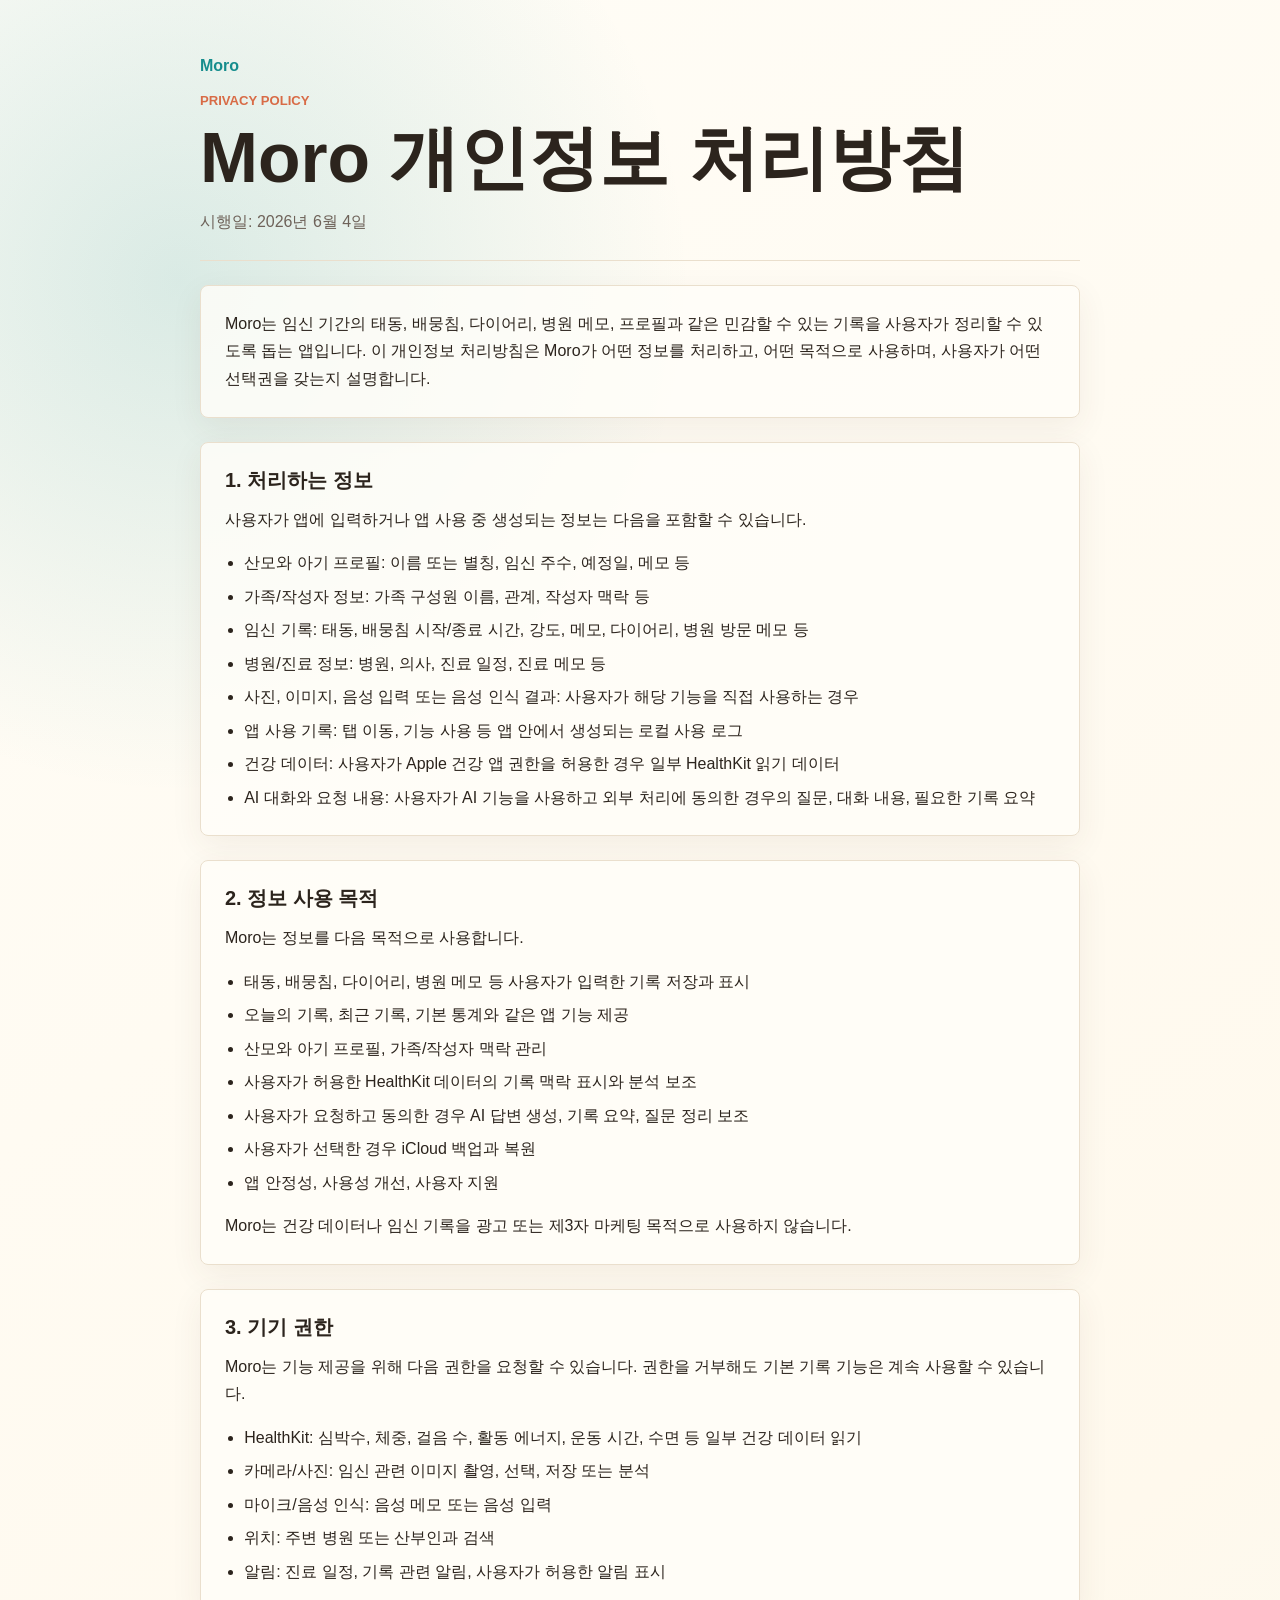
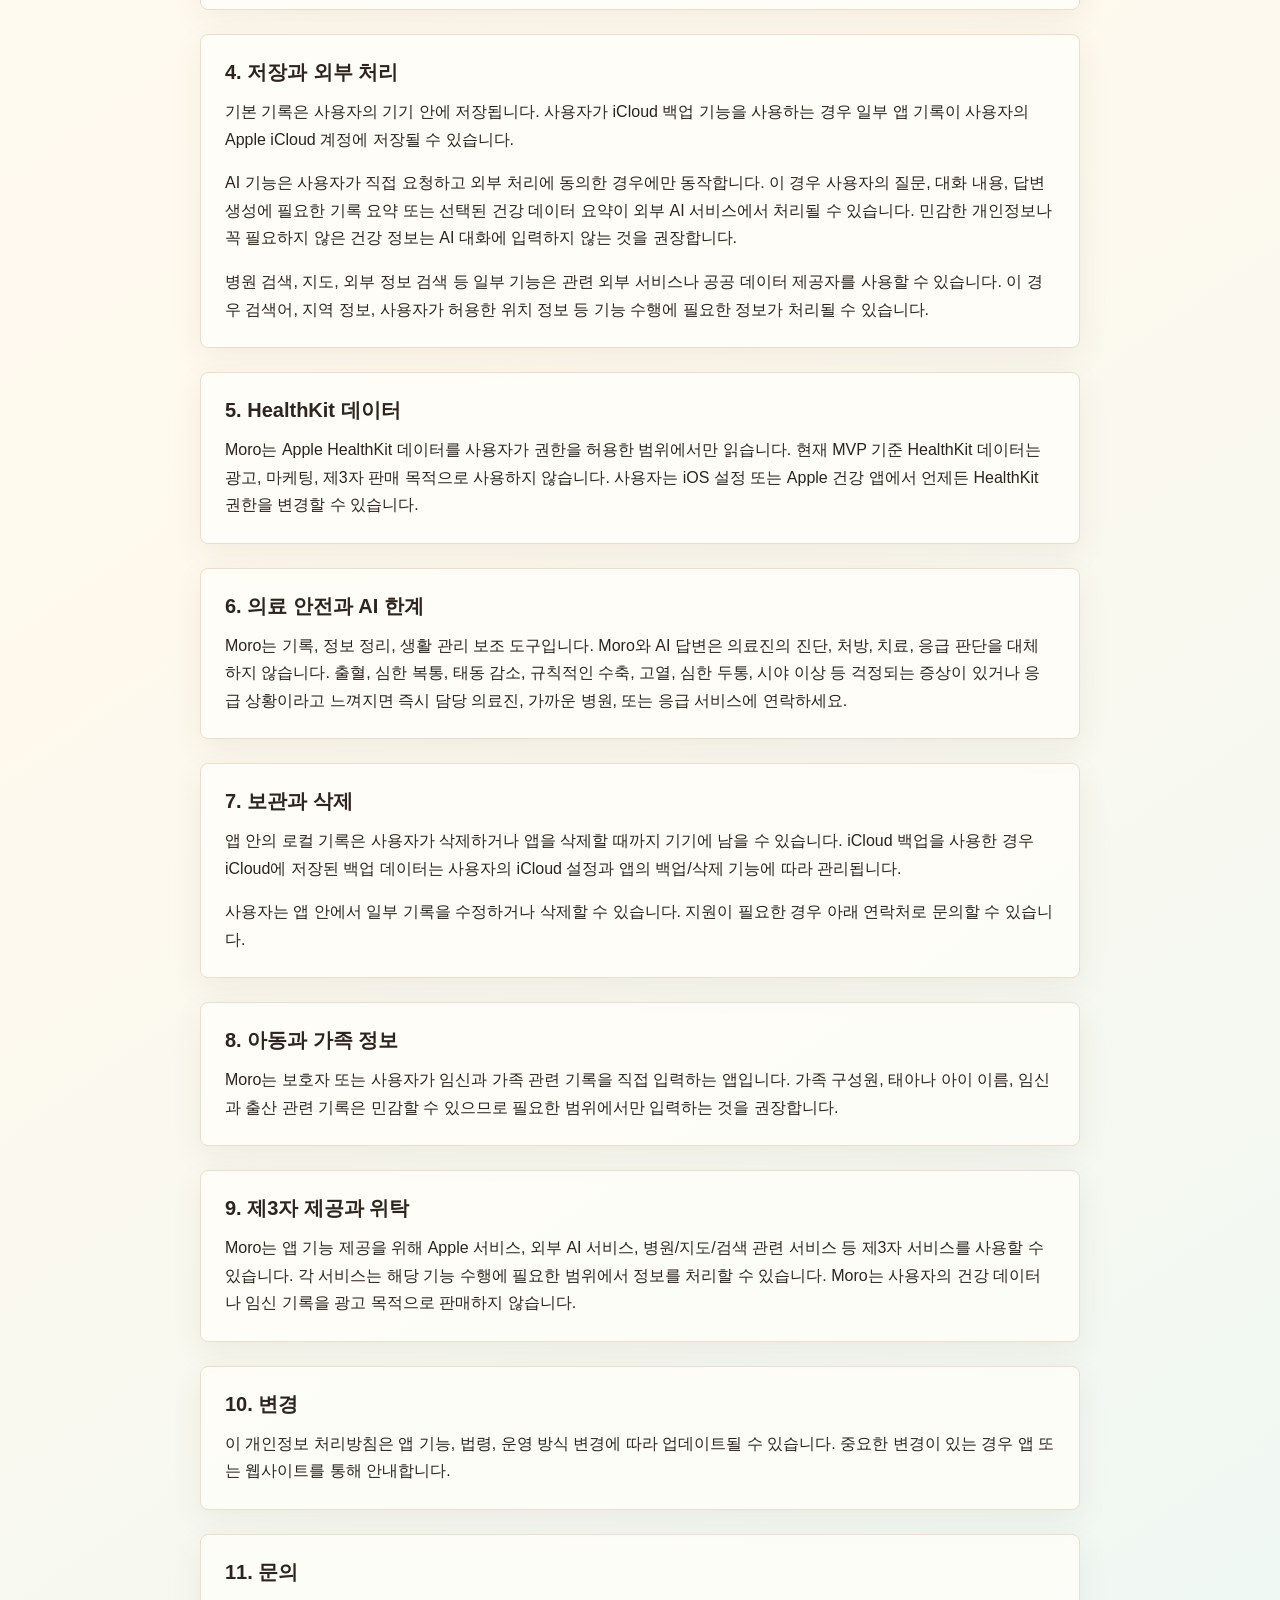
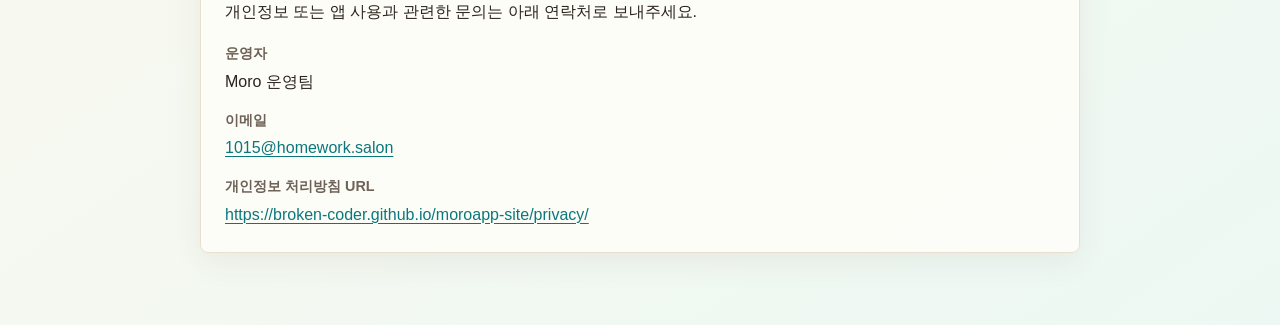
==== privacy/index.html @ 3d4dd3b7 "Add MoroApp public support pages" ====
<!doctype html>
<html lang="ko">
  <head>
    <meta charset="utf-8" />
    <meta name="viewport" content="width=device-width, initial-scale=1" />
    <title>Moro 개인정보 처리방침</title>
    <meta
      name="description"
      content="Moro 개인정보 처리방침. 임신 기록 앱 Moro가 처리하는 정보, 권한, 저장, 외부 처리와 문의 방법을 안내합니다."
    />
    <link rel="stylesheet" href="../styles.css" />
    <link rel="icon" href="../assets/icon.png" />
    <link rel="apple-touch-icon" href="../assets/icon.png" />
  </head>
  <body>
    <main class="page shell document">
      <header class="doc-header">
        <a class="back-link" href="../">Moro</a>
        <p class="eyebrow">Privacy Policy</p>
        <h1>Moro 개인정보 처리방침</h1>
        <p class="updated">시행일: 2026년 6월 4일</p>
      </header>

      <section>
        <p>
          Moro는 임신 기간의 태동, 배뭉침, 다이어리, 병원 메모, 프로필과
          같은 민감할 수 있는 기록을 사용자가 정리할 수 있도록 돕는 앱입니다.
          이 개인정보 처리방침은 Moro가 어떤 정보를 처리하고, 어떤 목적으로
          사용하며, 사용자가 어떤 선택권을 갖는지 설명합니다.
        </p>
      </section>

      <section>
        <h2>1. 처리하는 정보</h2>
        <p>사용자가 앱에 입력하거나 앱 사용 중 생성되는 정보는 다음을 포함할 수 있습니다.</p>
        <ul>
          <li>산모와 아기 프로필: 이름 또는 별칭, 임신 주수, 예정일, 메모 등</li>
          <li>가족/작성자 정보: 가족 구성원 이름, 관계, 작성자 맥락 등</li>
          <li>임신 기록: 태동, 배뭉침 시작/종료 시간, 강도, 메모, 다이어리, 병원 방문 메모 등</li>
          <li>병원/진료 정보: 병원, 의사, 진료 일정, 진료 메모 등</li>
          <li>사진, 이미지, 음성 입력 또는 음성 인식 결과: 사용자가 해당 기능을 직접 사용하는 경우</li>
          <li>앱 사용 기록: 탭 이동, 기능 사용 등 앱 안에서 생성되는 로컬 사용 로그</li>
          <li>건강 데이터: 사용자가 Apple 건강 앱 권한을 허용한 경우 일부 HealthKit 읽기 데이터</li>
          <li>AI 대화와 요청 내용: 사용자가 AI 기능을 사용하고 외부 처리에 동의한 경우의 질문, 대화 내용, 필요한 기록 요약</li>
        </ul>
      </section>

      <section>
        <h2>2. 정보 사용 목적</h2>
        <p>Moro는 정보를 다음 목적으로 사용합니다.</p>
        <ul>
          <li>태동, 배뭉침, 다이어리, 병원 메모 등 사용자가 입력한 기록 저장과 표시</li>
          <li>오늘의 기록, 최근 기록, 기본 통계와 같은 앱 기능 제공</li>
          <li>산모와 아기 프로필, 가족/작성자 맥락 관리</li>
          <li>사용자가 허용한 HealthKit 데이터의 기록 맥락 표시와 분석 보조</li>
          <li>사용자가 요청하고 동의한 경우 AI 답변 생성, 기록 요약, 질문 정리 보조</li>
          <li>사용자가 선택한 경우 iCloud 백업과 복원</li>
          <li>앱 안정성, 사용성 개선, 사용자 지원</li>
        </ul>
        <p>Moro는 건강 데이터나 임신 기록을 광고 또는 제3자 마케팅 목적으로 사용하지 않습니다.</p>
      </section>

      <section>
        <h2>3. 기기 권한</h2>
        <p>Moro는 기능 제공을 위해 다음 권한을 요청할 수 있습니다. 권한을 거부해도 기본 기록 기능은 계속 사용할 수 있습니다.</p>
        <ul>
          <li>HealthKit: 심박수, 체중, 걸음 수, 활동 에너지, 운동 시간, 수면 등 일부 건강 데이터 읽기</li>
          <li>카메라/사진: 임신 관련 이미지 촬영, 선택, 저장 또는 분석</li>
          <li>마이크/음성 인식: 음성 메모 또는 음성 입력</li>
          <li>위치: 주변 병원 또는 산부인과 검색</li>
          <li>알림: 진료 일정, 기록 관련 알림, 사용자가 허용한 알림 표시</li>
        </ul>
      </section>

      <section>
        <h2>4. 저장과 외부 처리</h2>
        <p>
          기본 기록은 사용자의 기기 안에 저장됩니다. 사용자가 iCloud 백업 기능을
          사용하는 경우 일부 앱 기록이 사용자의 Apple iCloud 계정에 저장될 수 있습니다.
        </p>
        <p>
          AI 기능은 사용자가 직접 요청하고 외부 처리에 동의한 경우에만 동작합니다.
          이 경우 사용자의 질문, 대화 내용, 답변 생성에 필요한 기록 요약 또는
          선택된 건강 데이터 요약이 외부 AI 서비스에서 처리될 수 있습니다.
          민감한 개인정보나 꼭 필요하지 않은 건강 정보는 AI 대화에 입력하지 않는 것을 권장합니다.
        </p>
        <p>
          병원 검색, 지도, 외부 정보 검색 등 일부 기능은 관련 외부 서비스나
          공공 데이터 제공자를 사용할 수 있습니다. 이 경우 검색어, 지역 정보,
          사용자가 허용한 위치 정보 등 기능 수행에 필요한 정보가 처리될 수 있습니다.
        </p>
      </section>

      <section>
        <h2>5. HealthKit 데이터</h2>
        <p>
          Moro는 Apple HealthKit 데이터를 사용자가 권한을 허용한 범위에서만 읽습니다.
          현재 MVP 기준 HealthKit 데이터는 광고, 마케팅, 제3자 판매 목적으로 사용하지 않습니다.
          사용자는 iOS 설정 또는 Apple 건강 앱에서 언제든 HealthKit 권한을 변경할 수 있습니다.
        </p>
      </section>

      <section>
        <h2>6. 의료 안전과 AI 한계</h2>
        <p>
          Moro는 기록, 정보 정리, 생활 관리 보조 도구입니다. Moro와 AI 답변은
          의료진의 진단, 처방, 치료, 응급 판단을 대체하지 않습니다. 출혈,
          심한 복통, 태동 감소, 규칙적인 수축, 고열, 심한 두통, 시야 이상 등
          걱정되는 증상이 있거나 응급 상황이라고 느껴지면 즉시 담당 의료진,
          가까운 병원, 또는 응급 서비스에 연락하세요.
        </p>
      </section>

      <section>
        <h2>7. 보관과 삭제</h2>
        <p>
          앱 안의 로컬 기록은 사용자가 삭제하거나 앱을 삭제할 때까지 기기에
          남을 수 있습니다. iCloud 백업을 사용한 경우 iCloud에 저장된 백업
          데이터는 사용자의 iCloud 설정과 앱의 백업/삭제 기능에 따라 관리됩니다.
        </p>
        <p>사용자는 앱 안에서 일부 기록을 수정하거나 삭제할 수 있습니다. 지원이 필요한 경우 아래 연락처로 문의할 수 있습니다.</p>
      </section>

      <section>
        <h2>8. 아동과 가족 정보</h2>
        <p>
          Moro는 보호자 또는 사용자가 임신과 가족 관련 기록을 직접 입력하는 앱입니다.
          가족 구성원, 태아나 아이 이름, 임신과 출산 관련 기록은 민감할 수 있으므로
          필요한 범위에서만 입력하는 것을 권장합니다.
        </p>
      </section>

      <section>
        <h2>9. 제3자 제공과 위탁</h2>
        <p>
          Moro는 앱 기능 제공을 위해 Apple 서비스, 외부 AI 서비스, 병원/지도/검색
          관련 서비스 등 제3자 서비스를 사용할 수 있습니다. 각 서비스는 해당 기능
          수행에 필요한 범위에서 정보를 처리할 수 있습니다. Moro는 사용자의 건강
          데이터나 임신 기록을 광고 목적으로 판매하지 않습니다.
        </p>
      </section>

      <section>
        <h2>10. 변경</h2>
        <p>
          이 개인정보 처리방침은 앱 기능, 법령, 운영 방식 변경에 따라 업데이트될 수 있습니다.
          중요한 변경이 있는 경우 앱 또는 웹사이트를 통해 안내합니다.
        </p>
      </section>

      <section>
        <h2>11. 문의</h2>
        <p>개인정보 또는 앱 사용과 관련한 문의는 아래 연락처로 보내주세요.</p>
        <dl class="contact-list">
          <div>
            <dt>운영자</dt>
            <dd>Moro 운영팀</dd>
          </div>
          <div>
            <dt>이메일</dt>
            <dd><a href="mailto:1015@homework.salon">1015@homework.salon</a></dd>
          </div>
          <div>
            <dt>개인정보 처리방침 URL</dt>
            <dd>
              <a href="https://broken-coder.github.io/moroapp-site/privacy/">
                https://broken-coder.github.io/moroapp-site/privacy/
              </a>
            </dd>
          </div>
        </dl>
      </section>
    </main>
  </body>
</html>
---- styles.css ----
:root {
  color-scheme: light;
  --bg: #fff9ed;
  --paper: #fffef9;
  --ink: #2c241d;
  --muted: #6e6259;
  --line: #eadfcd;
  --accent: #d86b46;
  --accent-2: #168d8d;
  --soft: #f8e8b6;
  --shadow: 0 18px 48px rgba(80, 62, 40, 0.12);
}

* {
  box-sizing: border-box;
}

body {
  margin: 0;
  min-height: 100vh;
  background:
    radial-gradient(circle at 14% 8%, rgba(22, 141, 141, 0.16), transparent 32rem),
    linear-gradient(145deg, #fffdf7 0%, var(--bg) 52%, #edf8f4 100%);
  color: var(--ink);
  font-family:
    -apple-system, BlinkMacSystemFont, "Apple SD Gothic Neo", "Noto Sans KR",
    "Segoe UI", sans-serif;
  line-height: 1.72;
}

a {
  color: #0b777d;
  text-decoration-thickness: 0.08em;
  text-underline-offset: 0.18em;
}

.shell {
  width: min(100% - 32px, 880px);
  margin: 0 auto;
}

.page {
  padding: 52px 0 72px;
}

.home {
  min-height: 100vh;
  display: grid;
  align-content: center;
  gap: 28px;
}

.intro,
.doc-header {
  display: grid;
  gap: 10px;
}

.app-icon {
  width: 112px;
  height: 112px;
  border-radius: 26px;
  box-shadow: var(--shadow);
}

.eyebrow {
  margin: 0;
  color: var(--accent);
  font-size: 0.82rem;
  font-weight: 800;
  letter-spacing: 0;
  text-transform: uppercase;
}

h1,
h2,
h3,
p {
  margin-block-start: 0;
}

h1 {
  margin-block-end: 4px;
  font-size: clamp(2.1rem, 7vw, 4.35rem);
  line-height: 1.04;
  letter-spacing: 0;
}

h2 {
  margin: 0 0 12px;
  font-size: 1.25rem;
  line-height: 1.35;
  letter-spacing: 0;
}

h3 {
  margin: 0 0 6px;
  font-size: 1.02rem;
  line-height: 1.4;
  letter-spacing: 0;
}

.lede {
  max-width: 700px;
  margin: 0;
  color: var(--muted);
  font-size: 1.16rem;
}

.lede.compact {
  font-size: 1rem;
}

.link-list {
  display: grid;
  gap: 12px;
}

.link-row {
  display: flex;
  min-height: 92px;
  align-items: center;
  justify-content: space-between;
  gap: 20px;
  padding: 18px 20px;
  border: 1px solid var(--line);
  border-radius: 8px;
  background: rgba(255, 254, 249, 0.76);
  color: var(--ink);
  text-decoration: none;
  box-shadow: 0 8px 24px rgba(80, 62, 40, 0.08);
}

.link-row strong,
.link-row small {
  display: block;
}

.link-row small {
  margin-top: 2px;
  color: var(--muted);
}

.document {
  display: grid;
  gap: 24px;
}

.doc-header {
  padding-bottom: 24px;
  border-bottom: 1px solid var(--line);
}

.back-link {
  width: fit-content;
  color: var(--accent-2);
  font-weight: 700;
  text-decoration: none;
}

.updated {
  margin: 0;
  color: var(--muted);
}

section {
  padding: 24px;
  border: 1px solid var(--line);
  border-radius: 8px;
  background: rgba(255, 254, 249, 0.82);
  box-shadow: 0 10px 32px rgba(80, 62, 40, 0.07);
}

section p:last-child,
section ul:last-child,
section dl:last-child,
.faq:last-child p {
  margin-bottom: 0;
}

ul {
  padding-left: 1.2rem;
}

li + li {
  margin-top: 6px;
}

.contact-list {
  display: grid;
  gap: 12px;
  margin: 0;
}

.contact-list div {
  display: grid;
  gap: 2px;
}

dt {
  color: var(--muted);
  font-size: 0.9rem;
  font-weight: 700;
}

dd {
  margin: 0;
  overflow-wrap: anywhere;
}

.email-link {
  font-size: 1.08rem;
  font-weight: 800;
}

.faq {
  padding: 18px 0;
  border-top: 1px solid var(--line);
}

.faq:first-of-type {
  padding-top: 0;
  border-top: 0;
}

.faq p {
  margin: 0;
}

@media (max-width: 640px) {
  .shell {
    width: min(100% - 24px, 880px);
  }

  .page {
    padding: 34px 0 52px;
  }

  .home {
    align-content: start;
  }

  .app-icon {
    width: 92px;
    height: 92px;
    border-radius: 22px;
  }

  h1 {
    font-size: 2.2rem;
  }

  section,
  .link-row {
    padding: 18px;
  }
}
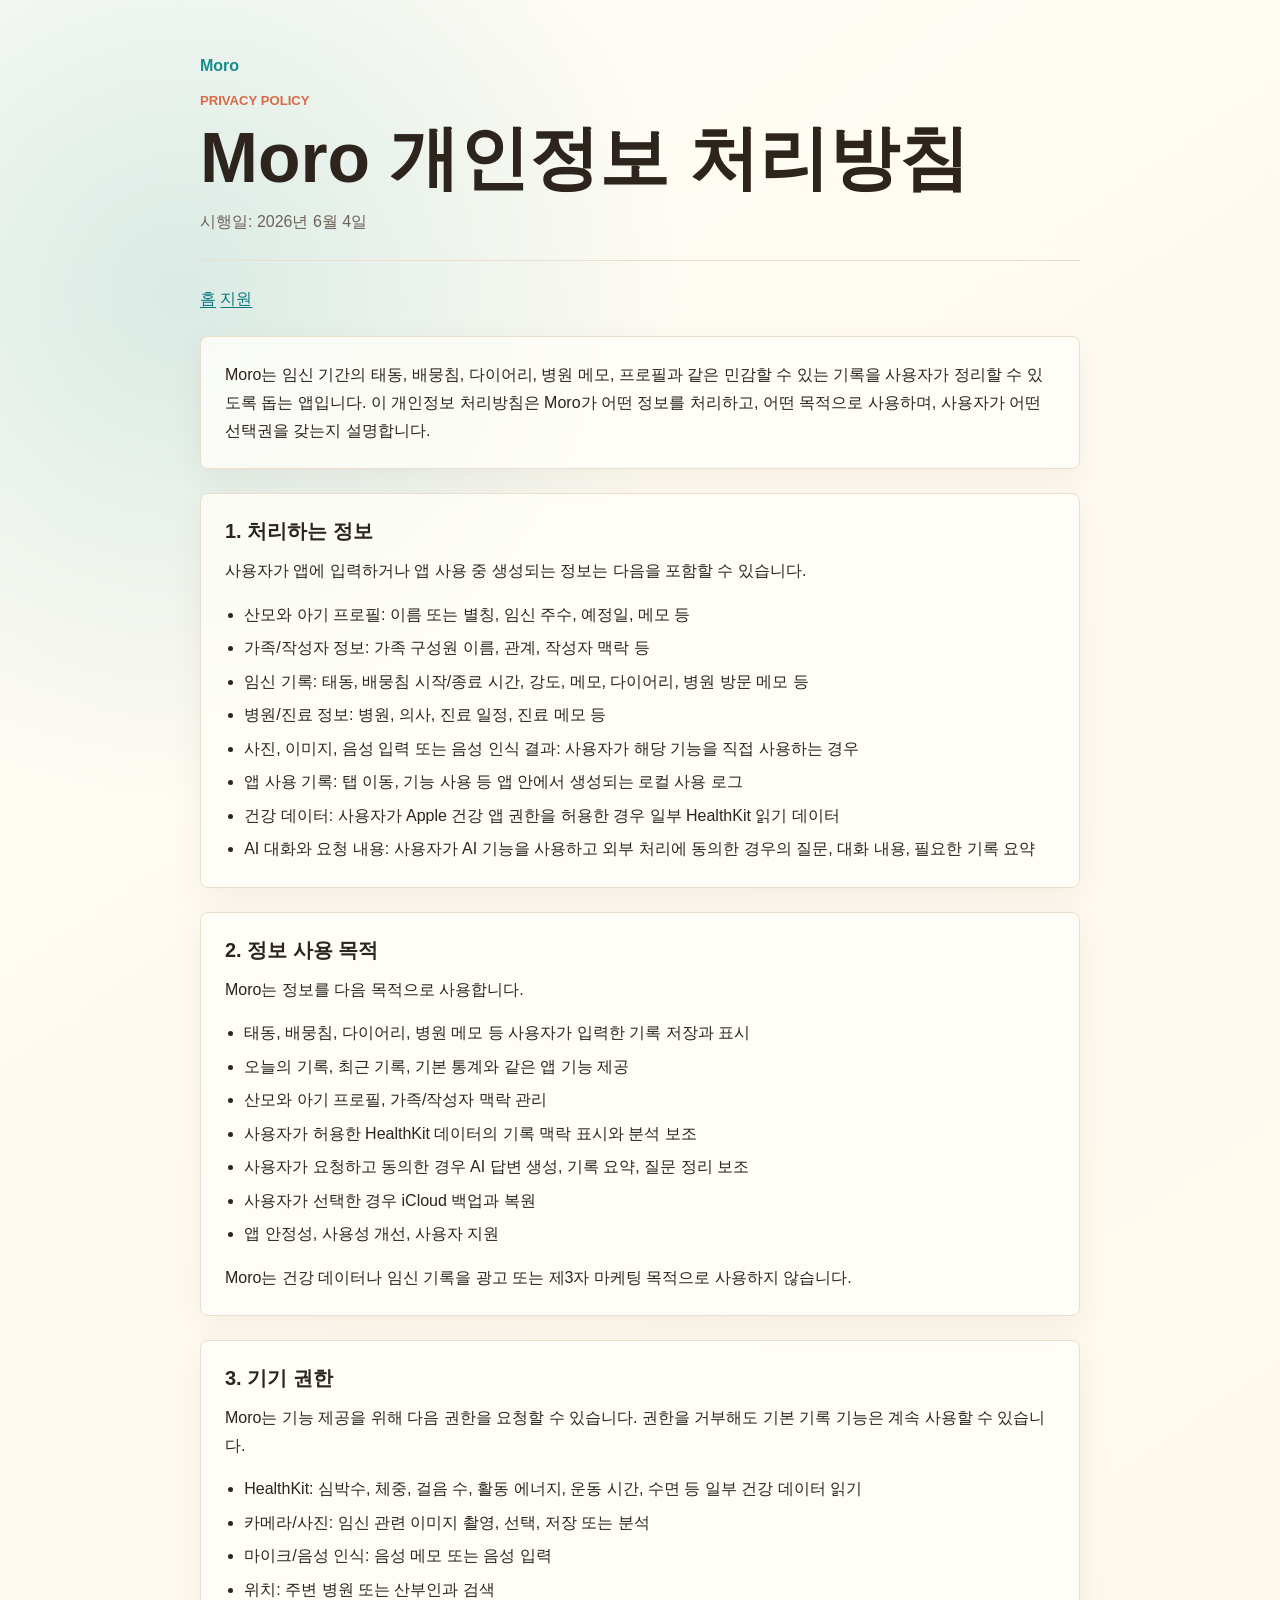
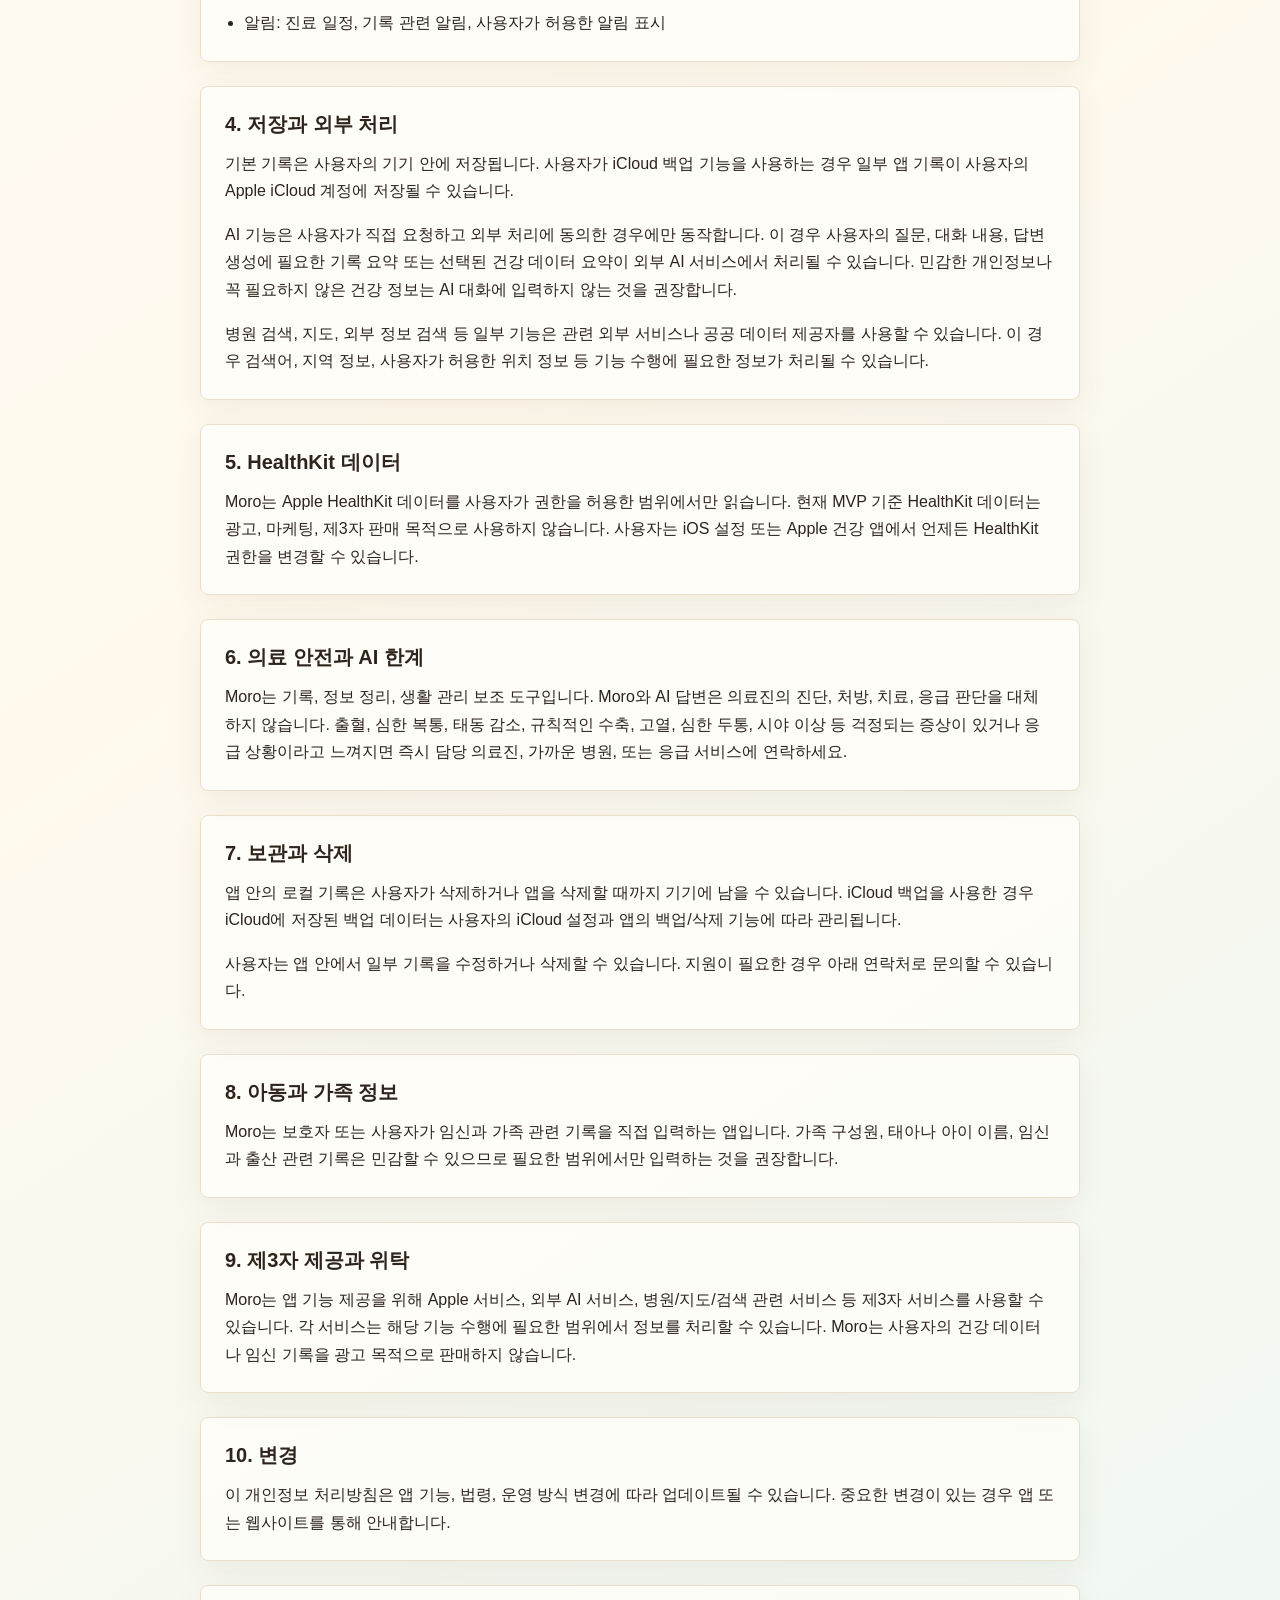
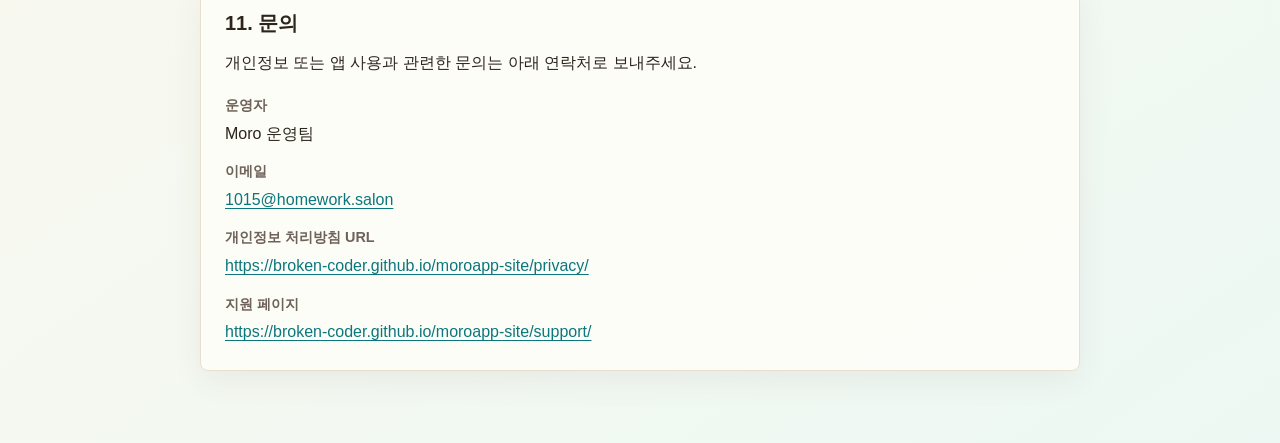
==== commit 6c44c5fb: "Link privacy page back to support" ====
--- a/privacy/index.html
+++ b/privacy/index.html
@@ -20,6 +20,11 @@
         <h1>Moro 개인정보 처리방침</h1>
         <p class="updated">시행일: 2026년 6월 4일</p>
       </header>
+
+      <nav class="doc-nav" aria-label="Moro 문서 바로가기">
+        <a href="../">홈</a>
+        <a href="../support/">지원</a>
+      </nav>
 
       <section>
         <p>
@@ -168,6 +173,14 @@
               </a>
             </dd>
           </div>
+          <div>
+            <dt>지원 페이지</dt>
+            <dd>
+              <a href="https://broken-coder.github.io/moroapp-site/support/">
+                https://broken-coder.github.io/moroapp-site/support/
+              </a>
+            </dd>
+          </div>
         </dl>
       </section>
     </main>
